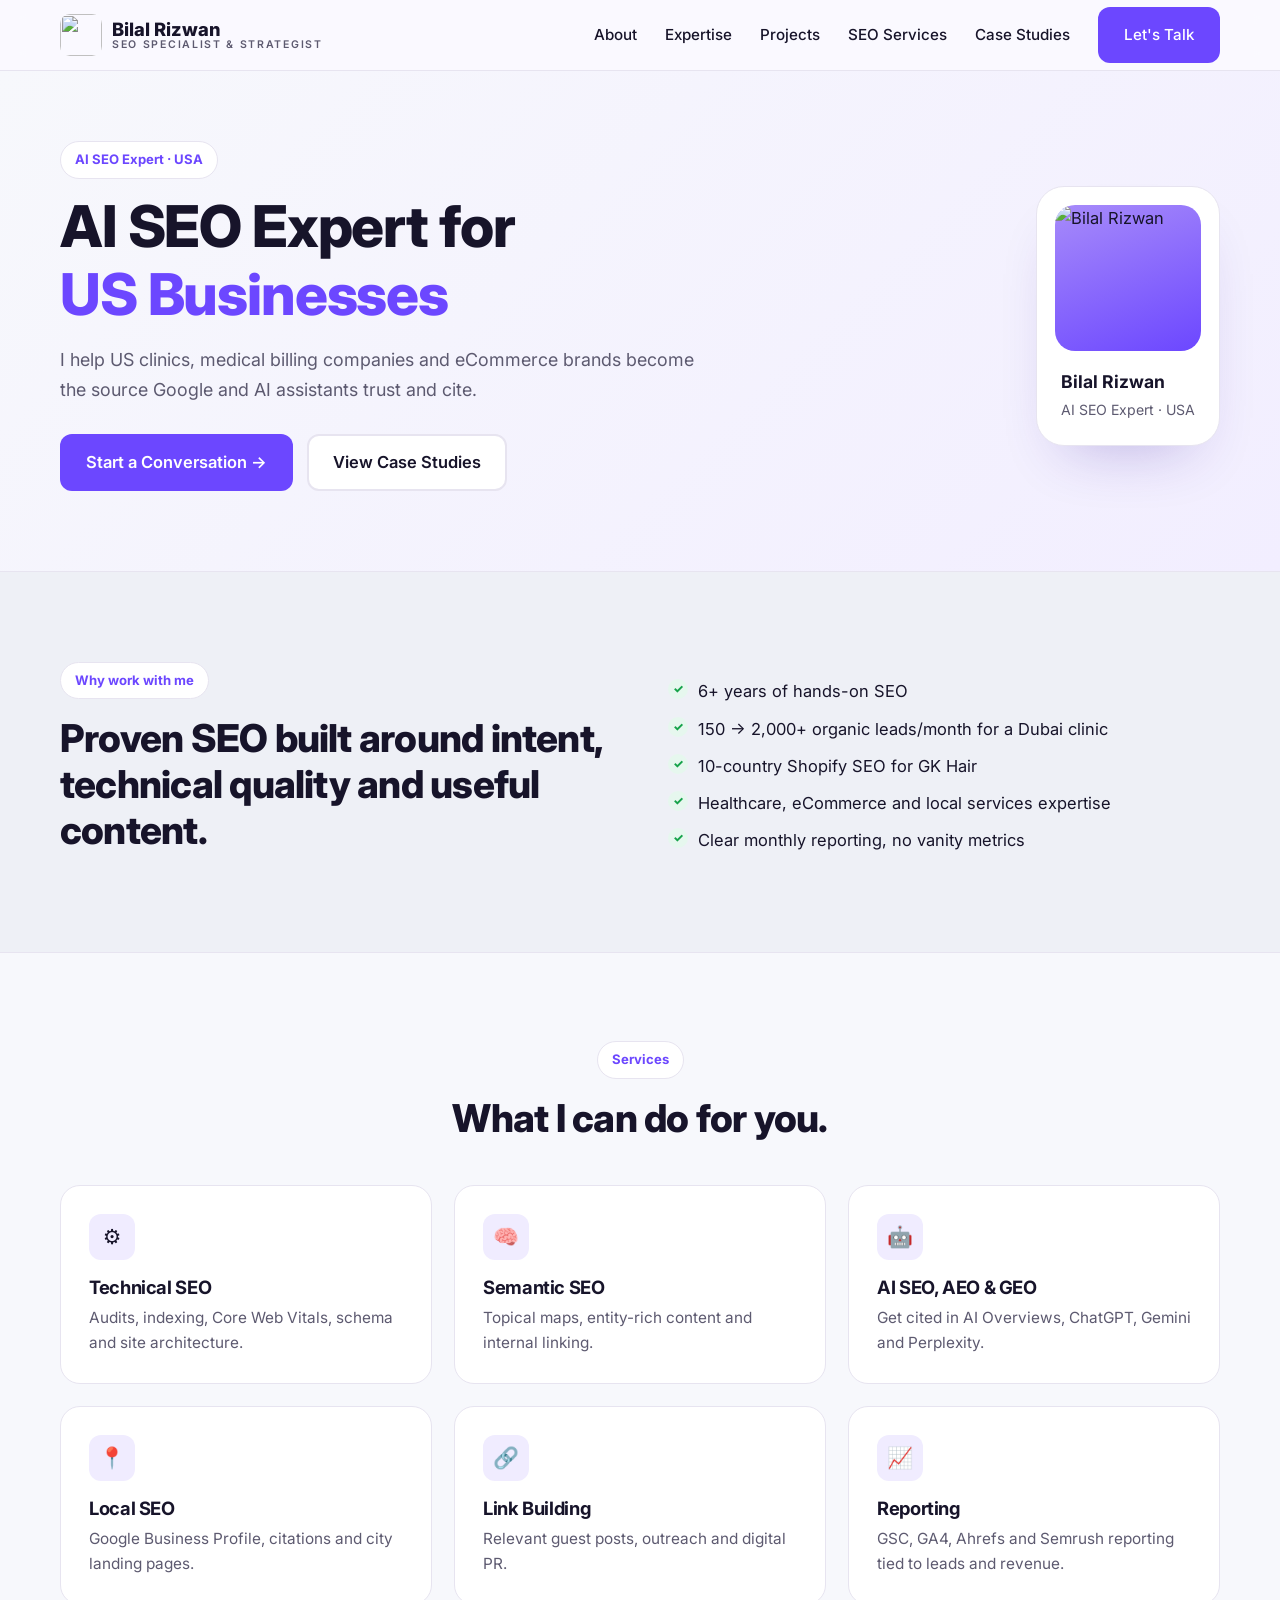
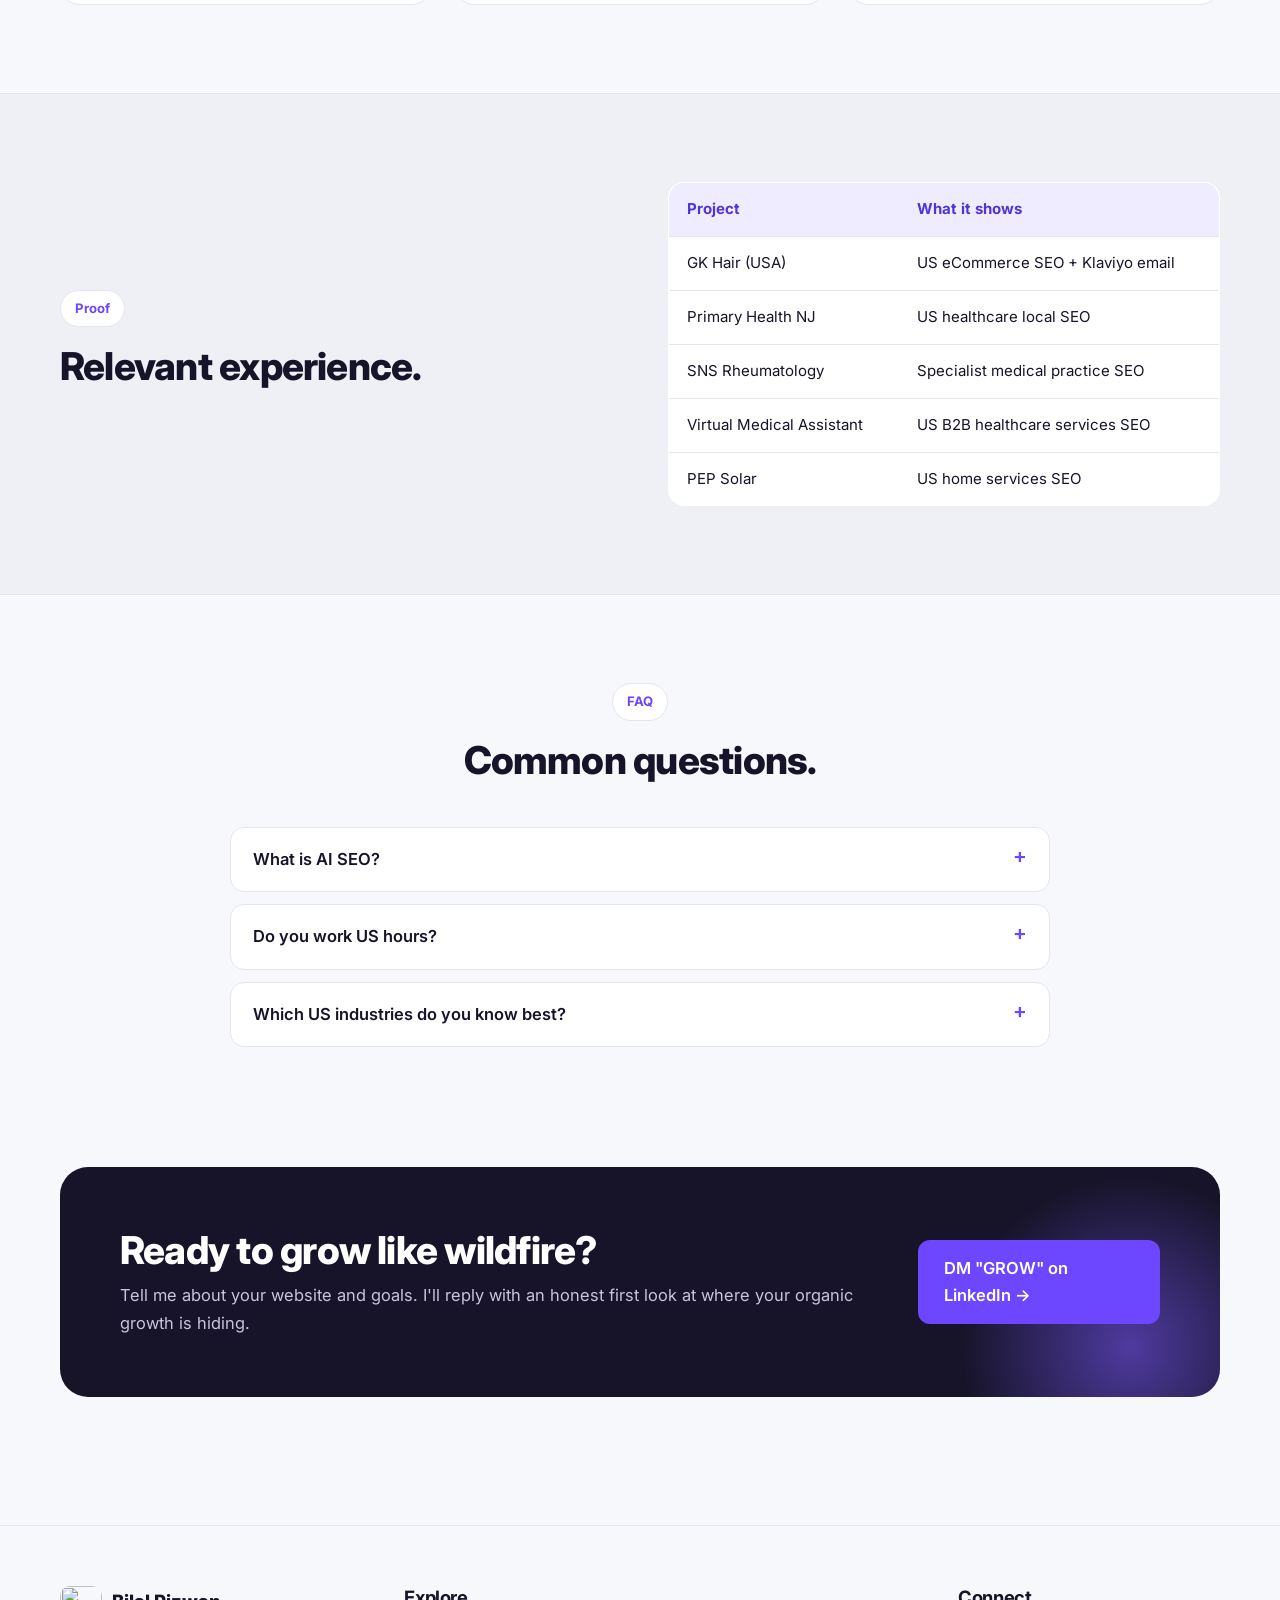
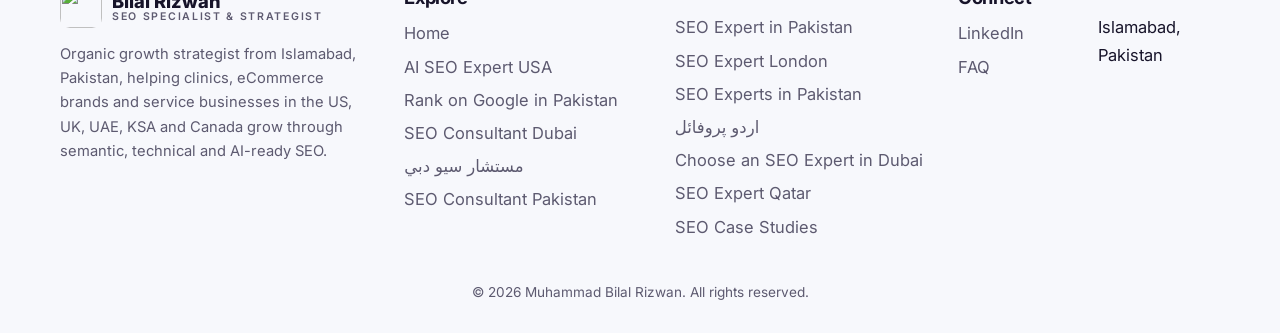
==== ai-seo-expert-usa.html @ 53d9a5dc "Launch portfolio site" ====
<!DOCTYPE html>
<html lang="en"><head><meta charset="utf-8"><meta name="viewport" content="width=device-width,initial-scale=1">
<title>AI SEO Expert for USA Businesses | Bilal Rizwan</title><meta name="description" content="Bilal Rizwan helps US businesses win visibility in Google and AI search (AI Overviews, ChatGPT, Perplexity) with semantic SEO, AEO and GEO.">
<link rel="canonical" href="https://bilal-rizwan-seo.github.io/ai-seo-expert-usa.html">
<meta property="og:title" content="AI SEO Expert for USA Businesses | Bilal Rizwan"><meta property="og:description" content="Bilal Rizwan helps US businesses win visibility in Google and AI search (AI Overviews, ChatGPT, Perplexity) with semantic SEO, AEO and GEO."><meta property="og:image" content="https://bilal-rizwan-seo.github.io/img/hero.jpg"><meta property="og:type" content="website">
<link rel="preconnect" href="https://fonts.googleapis.com"><link rel="preconnect" href="https://fonts.gstatic.com" crossorigin>
<link href="https://fonts.googleapis.com/css2?family=Inter:wght@400;500;600&family=Plus+Jakarta+Sans:wght@700;800&display=swap" rel="stylesheet">
<link rel="stylesheet" href="style.css">
<script type="application/ld+json">{"@context":"https://schema.org","@type":"Person","name":"Muhammad Bilal Rizwan","alternateName":"Bilal Rizwan","jobTitle":"SEO Specialist & Organic Growth Strategist","url":"https://bilal-rizwan-seo.github.io/","image":"https://bilal-rizwan-seo.github.io/img/hero.jpg","address":{"@type":"PostalAddress","addressLocality":"Islamabad","addressCountry":"PK"},"alumniOf":"Preston University","sameAs":["https://www.linkedin.com/in/bilalrizwanseo/"],"knowsAbout":["Semantic SEO","Technical SEO","Topical Authority","AEO","GEO","Local SEO","Google Ads","Email Marketing"]}</script>
<script type="application/ld+json">{"@context":"https://schema.org","@type":"FAQPage","mainEntity":[{"@type":"Question","name":"What is AI SEO?","acceptedAnswer":{"@type":"Answer","text":"Optimizing content and entities so AI systems like Google AI Overviews, ChatGPT and Perplexity understand, trust and cite your brand."}},{"@type":"Question","name":"Do you work US hours?","acceptedAnswer":{"@type":"Answer","text":"Yes, I overlap with US Eastern and Central business hours for calls and reporting."}},{"@type":"Question","name":"Which US industries do you know best?","acceptedAnswer":{"@type":"Answer","text":"Healthcare, medical billing and RCM, virtual medical assistants, eCommerce and home services."}}]}</script>
</head><body>
<header><nav class="wrap">
<a class="logo" href="index.html"><img src="img/hero.jpg" alt="" class="av"><span>Bilal Rizwan<small>SEO SPECIALIST &amp; STRATEGIST</small></span></a>
<button class="burger" aria-label="Menu" onclick="document.querySelector('.menu').classList.toggle('open')">☰</button>
<ul class="menu">
<li><a href="index.html#about">About</a></li>
<li><a href="index.html#expertise">Expertise</a></li>
<li><a href="index.html#projects">Projects</a></li>
<li><a href="seo-expert-in-pakistan.html">SEO Services</a></li>
<li><a href="seo-case-studies.html">Case Studies</a></li>
<li><a class="btn btn-p" href="https://www.linkedin.com/in/bilalrizwanseo/" target="_blank" rel="noopener">Let's Talk</a></li>
</ul></nav></header>

<section class="hero"><div class="wrap hero-grid">
<div class="reveal"><span class="eyebrow">AI SEO Expert · USA</span>
<h1>AI SEO Expert for <span class="hl">US Businesses</span></h1>
<p class="lead">I help US clinics, medical billing companies and eCommerce brands become the source Google and AI assistants trust and cite.</p>
<div class="cta"><a class="btn btn-p" href="https://www.linkedin.com/in/bilalrizwanseo/" target="_blank" rel="noopener">Start a Conversation →</a><a class="btn btn-o" href="seo-case-studies.html">View Case Studies</a></div></div>
<div class="hero-photo reveal"><img src="img/about.jpg" alt="Bilal Rizwan"><div class="pc"><b>Bilal Rizwan</b><span>AI SEO Expert · USA</span></div></div>
</div></section>
<section class="alt"><div class="wrap grid2"><div class="reveal"><span class="eyebrow">Why work with me</span><h2>Proven SEO built around intent, technical quality and useful content.</h2></div>
<div class="reveal"><ul class="checks"><li>6+ years of hands-on SEO</li><li>150 → 2,000+ organic leads/month for a Dubai clinic</li><li>10-country Shopify SEO for GK Hair</li><li>Healthcare, eCommerce and local services expertise</li><li>Clear monthly reporting, no vanity metrics</li></ul></div></div></section>
<section><div class="wrap"><div class="head c reveal"><span class="eyebrow">Services</span><h2>What I can do for you.</h2></div><div class="grid3"><div class="card reveal"><div class="ico">⚙️</div><h3>Technical SEO</h3><p>Audits, indexing, Core Web Vitals, schema and site architecture.</p></div><div class="card reveal"><div class="ico">🧠</div><h3>Semantic SEO</h3><p>Topical maps, entity-rich content and internal linking.</p></div><div class="card reveal"><div class="ico">🤖</div><h3>AI SEO, AEO & GEO</h3><p>Get cited in AI Overviews, ChatGPT, Gemini and Perplexity.</p></div><div class="card reveal"><div class="ico">📍</div><h3>Local SEO</h3><p>Google Business Profile, citations and city landing pages.</p></div><div class="card reveal"><div class="ico">🔗</div><h3>Link Building</h3><p>Relevant guest posts, outreach and digital PR.</p></div><div class="card reveal"><div class="ico">📈</div><h3>Reporting</h3><p>GSC, GA4, Ahrefs and Semrush reporting tied to leads and revenue.</p></div></div></div></section>
<section class="alt"><div class="wrap grid2"><div class="reveal"><span class="eyebrow">Proof</span><h2>Relevant experience.</h2></div>
<table class="reveal"><tr><th>Project</th><th>What it shows</th></tr><tr><td>GK Hair (USA)</td><td>US eCommerce SEO + Klaviyo email</td></tr><tr><td>Primary Health NJ</td><td>US healthcare local SEO</td></tr><tr><td>SNS Rheumatology</td><td>Specialist medical practice SEO</td></tr><tr><td>Virtual Medical Assistant</td><td>US B2B healthcare services SEO</td></tr><tr><td>PEP Solar</td><td>US home services SEO</td></tr></table></div></section>
<section><div class="wrap" style="max-width:820px"><div class="head c reveal"><span class="eyebrow">FAQ</span><h2>Common questions.</h2></div><div class="reveal"><details><summary>What is AI SEO?</summary><p>Optimizing content and entities so AI systems like Google AI Overviews, ChatGPT and Perplexity understand, trust and cite your brand.</p></details><details><summary>Do you work US hours?</summary><p>Yes, I overlap with US Eastern and Central business hours for calls and reporting.</p></details><details><summary>Which US industries do you know best?</summary><p>Healthcare, medical billing and RCM, virtual medical assistants, eCommerce and home services.</p></details></div></div></section>

<section style="padding-top:20px"><div class="wrap"><div class="band reveal">
<div><h2>Ready to grow like wildfire?</h2><p>Tell me about your website and goals. I'll reply with an honest first look at where your organic growth is hiding.</p></div>
<a class="btn btn-p" href="https://www.linkedin.com/in/bilalrizwanseo/" target="_blank" rel="noopener" style="position:relative;z-index:1">DM "GROW" on LinkedIn →</a>
</div></div></section>
<footer><div class="wrap"><div class="fgrid">
<div><a class="logo" href="index.html"><img src="img/hero.jpg" alt="" class="av"><span>Bilal Rizwan<small>SEO SPECIALIST &amp; STRATEGIST</small></span></a><p style="margin-top:14px">Organic growth strategist from Islamabad, Pakistan, helping clinics, eCommerce brands and service businesses in the US, UK, UAE, KSA and Canada grow through semantic, technical and AI-ready SEO.</p></div>
<div><h3>Explore</h3><ul><li><a href="index.html">Home</a></li><li><a href="ai-seo-expert-usa.html">AI SEO Expert USA</a></li><li><a href="how-to-rank-on-google-search-in-pakistan.html">Rank on Google in Pakistan</a></li><li><a href="seo-consultant-dubai-uae.html">SEO Consultant Dubai</a></li><li><a href="seo-consultant-dubai-uae-ar.html">مستشار سيو دبي</a></li><li><a href="seo-consultant-in-pakistan.html">SEO Consultant Pakistan</a></li><li><a href="seo-expert-in-pakistan.html">SEO Expert in Pakistan</a></li><li><a href="seo-expert-london.html">SEO Expert London</a></li><li><a href="seo-experts-in-pakistan.html">SEO Experts in Pakistan</a></li><li><a href="urdu-seo-profile.html">اردو پروفائل</a></li><li><a href="seo-expert-dubai-hiring-guide.html">Choose an SEO Expert in Dubai</a></li><li><a href="seo-expert-qatar.html">SEO Expert Qatar</a></li><li><a href="seo-case-studies.html">SEO Case Studies</a></li></ul></div>
<div><h3>Connect</h3><ul><li><a href="https://www.linkedin.com/in/bilalrizwanseo/" target="_blank" rel="noopener">LinkedIn</a></li><li><a href="index.html#faq">FAQ</a></li><li>Islamabad, Pakistan</li></ul></div>
</div><p class="copy">© 2026 Muhammad Bilal Rizwan. All rights reserved.</p></div></footer>
<div class="lb" onclick="this.style.display='none'"><img alt=""></div>
<script>
const io=new IntersectionObserver(e=>e.forEach(x=>{if(x.isIntersecting){x.target.classList.add('in');io.unobserve(x.target)}}),{threshold:.12});
document.querySelectorAll('.reveal').forEach(el=>io.observe(el));
document.querySelectorAll('[data-zoom]').forEach(i=>i.onclick=()=>{const l=document.querySelector('.lb');l.querySelector('img').src=i.src;l.style.display='grid'});
document.querySelectorAll('.menu a').forEach(a=>a.onclick=()=>document.querySelector('.menu').classList.remove('open'));
</script></body></html>
---- style.css ----
:root{--ink:#17142a;--muted:#5d5a70;--line:#e7e4f0;--bg:#f7f8fc;--card:#fff;--accent:#6c47ff;--accent-d:#5233d6;--soft:#f0ecff;--grad:linear-gradient(135deg,#6c47ff 0%,#9b6bff 100%)}
*{box-sizing:border-box;margin:0;padding:0}
html{scroll-behavior:smooth}
body{font-family:"Inter",system-ui,-apple-system,Segoe UI,Roboto,sans-serif;color:var(--ink);background:var(--bg);line-height:1.65;font-size:16.5px}
h1,h2,h3{font-family:"Inter",Arial,sans-serif;line-height:1.2;letter-spacing:-.02em}
h1{font-size:clamp(2.2rem,4.6vw,3.6rem);font-weight:800}
h2{font-size:clamp(1.7rem,3vw,2.4rem);font-weight:800;margin-bottom:.6rem}
h3{font-size:1.15rem;font-weight:700;margin-bottom:.4rem}
a{color:var(--accent);text-decoration:none}
img{max-width:100%;display:block}
.wrap{width:min(1160px,92%);margin:auto}
section{padding:88px 0}
.eyebrow{display:inline-block;font-size:.78rem;font-weight:700;letter-spacing:.14em;text-transform:uppercase;color:var(--accent);background:var(--soft);padding:6px 12px;border-radius:99px;margin-bottom:16px}
.lead{font-size:1.12rem;color:var(--muted);max-width:640px}
.hl{color:var(--accent)}
/* nav */
header{position:sticky;top:0;z-index:50;background:rgba(251,250,255,.85);backdrop-filter:blur(12px);border-bottom:1px solid var(--line)}
nav{display:flex;align-items:center;justify-content:space-between;height:70px}
.logo{font-weight:800;color:var(--ink);font-size:1.15rem;line-height:1.1}
.logo small{display:block;font-size:.66rem;letter-spacing:.16em;color:var(--muted);font-weight:600}
.menu{display:flex;gap:28px;align-items:center;list-style:none}
.menu a{color:var(--ink);font-weight:500;font-size:.95rem}
.menu a:hover{color:var(--accent)}
.btn{display:inline-flex;align-items:center;gap:8px;padding:13px 24px;border-radius:12px;font-weight:600;transition:.2s;border:2px solid transparent}
.btn-p{background:var(--accent);color:#fff!important}
.btn-p:hover{background:var(--accent-d);transform:translateY(-2px)}
.btn-o{border-color:var(--line);color:var(--ink)!important;background:#fff}
.btn-o:hover{border-color:var(--accent)}
.burger{display:none;background:none;border:0;font-size:1.6rem;cursor:pointer;color:var(--ink)}
/* hero */
.hero{padding:70px 0 80px;position:relative;overflow:hidden}
.hero:before{content:"";position:absolute;right:-180px;top:-160px;width:560px;height:560px;background:radial-gradient(circle,#e4dcff 0,transparent 65%);z-index:-1}
.hero-grid{display:grid;grid-template-columns:1.15fr .85fr;gap:56px;align-items:center}
.hero p.lead{margin:20px 0 30px}
.cta{display:flex;gap:14px;flex-wrap:wrap}
.hero-photo{position:relative}
.hero-photo img{border-radius:28px;aspect-ratio:4/5;object-fit:cover;width:100%;box-shadow:0 30px 60px -25px rgba(60,30,160,.35)}
.badge{position:absolute;background:#fff;border:1px solid var(--line);border-radius:16px;padding:12px 16px;box-shadow:0 14px 30px -14px rgba(23,20,42,.25);font-size:.85rem}
.badge b{display:block;font-size:1.35rem;color:var(--accent)}
.b1{left:-28px;bottom:60px}.b2{right:-18px;top:40px}
.stats{display:grid;grid-template-columns:repeat(4,1fr);gap:18px;margin-top:46px}
.stat{background:#fff;border:1px solid var(--line);border-radius:16px;padding:18px}
.stat b{font-size:1.7rem;display:block}
.stat span{color:var(--muted);font-size:.88rem}
/* generic */
.grid2{display:grid;grid-template-columns:1fr 1fr;gap:56px;align-items:center}
.grid3{display:grid;grid-template-columns:repeat(3,1fr);gap:22px}
.card{background:var(--card);border:1px solid var(--line);border-radius:20px;padding:28px;transition:.25s}
.card:hover{transform:translateY(-4px);border-color:#cfc3ff;box-shadow:0 20px 40px -24px rgba(80,50,200,.3)}
.card p{color:var(--muted);font-size:.96rem}
.ico{width:46px;height:46px;border-radius:12px;background:var(--soft);display:grid;place-items:center;font-size:1.3rem;margin-bottom:16px}
.head{margin-bottom:44px}
.head.c{text-align:center}.head.c .lead{margin:auto}
.alt{background:#fff;border-top:1px solid var(--line);border-bottom:1px solid var(--line)}
.about-img img{border-radius:24px;aspect-ratio:4/5;object-fit:cover}
.checks{list-style:none;margin-top:18px}
.checks li{padding-left:30px;position:relative;margin:10px 0}
.checks li:before{content:"✓";position:absolute;left:0;top:1px;width:20px;height:20px;border-radius:50%;background:var(--soft);color:var(--accent);font-size:.75rem;display:grid;place-items:center;font-weight:800}
.steps{counter-reset:s}
.steps .card{position:relative}
.steps .card:before{counter-increment:s;content:"0" counter(s);font-weight:800;font-size:2rem;color:#dcd3ff;display:block;margin-bottom:6px}
/* timeline */
.tl{border-left:2px solid var(--line);margin-left:8px}
.tl-item{position:relative;padding:0 0 30px 30px}
.tl-item:before{content:"";position:absolute;left:-8px;top:6px;width:14px;height:14px;border-radius:50%;background:var(--accent);box-shadow:0 0 0 5px var(--soft)}
.tl-item small{color:var(--accent);font-weight:700}
.tl-item p{color:var(--muted)}
/* projects */
.chips{display:flex;flex-wrap:wrap;gap:10px}
.chip{background:#fff;border:1px solid var(--line);border-radius:99px;padding:8px 14px;font-size:.88rem}
.chip i{font-style:normal;color:var(--muted);font-size:.78rem;margin-left:4px}
.case{display:grid;grid-template-columns:1fr 1.1fr;gap:40px;align-items:center;margin-bottom:70px}
.case:nth-child(even) .case-media{order:-1}
.case-media{display:grid;gap:14px}
.case-media img{border-radius:14px;border:1px solid var(--line);background:#fff}
.meta{display:flex;gap:12px;flex-wrap:wrap;margin:16px 0}
.meta div{background:var(--soft);border-radius:12px;padding:10px 14px;font-size:.85rem}
.meta b{display:block;color:var(--accent-d)}
.certs img{border-radius:14px;border:1px solid var(--line);cursor:zoom-in}
/* faq */
details{background:#fff;border:1px solid var(--line);border-radius:14px;padding:18px 22px;margin-bottom:12px}
summary{font-weight:600;cursor:pointer;list-style:none;display:flex;justify-content:space-between}
summary:after{content:"+";color:var(--accent);font-size:1.3rem;line-height:1}
details[open] summary:after{content:"–"}
details p{color:var(--muted);margin-top:10px}
/* table */
table{width:100%;border-collapse:collapse;background:#fff;border-radius:16px;overflow:hidden;border:1px solid var(--line)}
th,td{padding:14px 18px;text-align:left;border-bottom:1px solid var(--line);font-size:.94rem}
th{background:var(--soft);color:var(--accent-d)}
/* cta band */
.band{background:var(--ink);color:#fff;border-radius:28px;padding:60px;display:flex;justify-content:space-between;align-items:center;gap:30px;position:relative;overflow:hidden}
.band:after{content:"";position:absolute;right:-80px;bottom:-120px;width:340px;height:340px;background:radial-gradient(circle,rgba(124,90,255,.55),transparent 70%)}
.band p{color:#c9c4dc}
footer{padding:60px 0 30px;border-top:1px solid var(--line);margin-top:40px}
.fgrid{display:grid;grid-template-columns:1.4fr 1fr 1fr;gap:30px}
footer ul{list-style:none}footer li{margin:6px 0}footer li a{color:var(--muted)}
footer p{color:var(--muted);font-size:.92rem}
.copy{text-align:center;color:var(--muted);font-size:.85rem;margin-top:40px}
.lb{position:fixed;inset:0;background:rgba(10,8,20,.85);display:none;place-items:center;z-index:99;padding:30px;cursor:zoom-out}
.lb img{max-height:90vh;border-radius:10px}
.reveal{opacity:0;transform:translateY(24px);transition:.7s}
.reveal.in{opacity:1;transform:none}
@media(max-width:900px){
.hero-grid,.grid2,.case{grid-template-columns:1fr}.case:nth-child(even) .case-media{order:0}
.grid3{grid-template-columns:1fr 1fr}.stats{grid-template-columns:1fr 1fr}
.menu{display:none;position:absolute;top:70px;left:0;right:0;background:#fff;flex-direction:column;padding:20px;border-bottom:1px solid var(--line)}
.menu.open{display:flex}.burger{display:block}
.band{flex-direction:column;text-align:center;padding:40px 24px}.fgrid{grid-template-columns:1fr}
.b1{left:10px}.b2{right:10px}}
@media(max-width:600px){.grid3{grid-template-columns:1fr}section{padding:64px 0}table{font-size:.8rem}th,td{padding:10px}}

.logo{display:flex;align-items:center;gap:10px}.av{width:42px;height:42px;border-radius:10px;object-fit:cover;object-position:top}
.eyebrow{background:#fff;border:1px solid var(--line);text-transform:none;letter-spacing:0;font-size:.82rem;padding:7px 14px}
.hero{background:linear-gradient(135deg,#f7f8fc 0%,#f2eeff 100%)}
.hero h1{line-height:1.08}.hero h1 .hl{display:block;margin-top:6px}
.hero-photo{background:#fff;border:1px solid var(--line);border-radius:28px;padding:18px;box-shadow:0 30px 60px -30px rgba(60,30,160,.3);max-width:420px;justify-self:end}
.hero-photo img{border-radius:20px;box-shadow:none;aspect-ratio:1/1;object-position:top;background:linear-gradient(160deg,#a78bfa,#6c47ff)}
.pc{padding:16px 6px 4px}.pc b{display:block;font-size:1.1rem}.pc span{color:var(--muted);font-size:.88rem}
.alt{background:#eef0f6}
.checks li:before{background:#e6f7ee;color:#16a34a}
footer .fgrid{grid-template-columns:1.2fr 2fr 1fr}footer .fgrid ul{columns:2}
[dir=rtl] .checks li{padding-left:0;padding-right:30px}[dir=rtl] .checks li:before{left:auto;right:0}[dir=rtl] th,[dir=rtl] td{text-align:right}
@media(max-width:900px){footer .fgrid{grid-template-columns:1fr}}
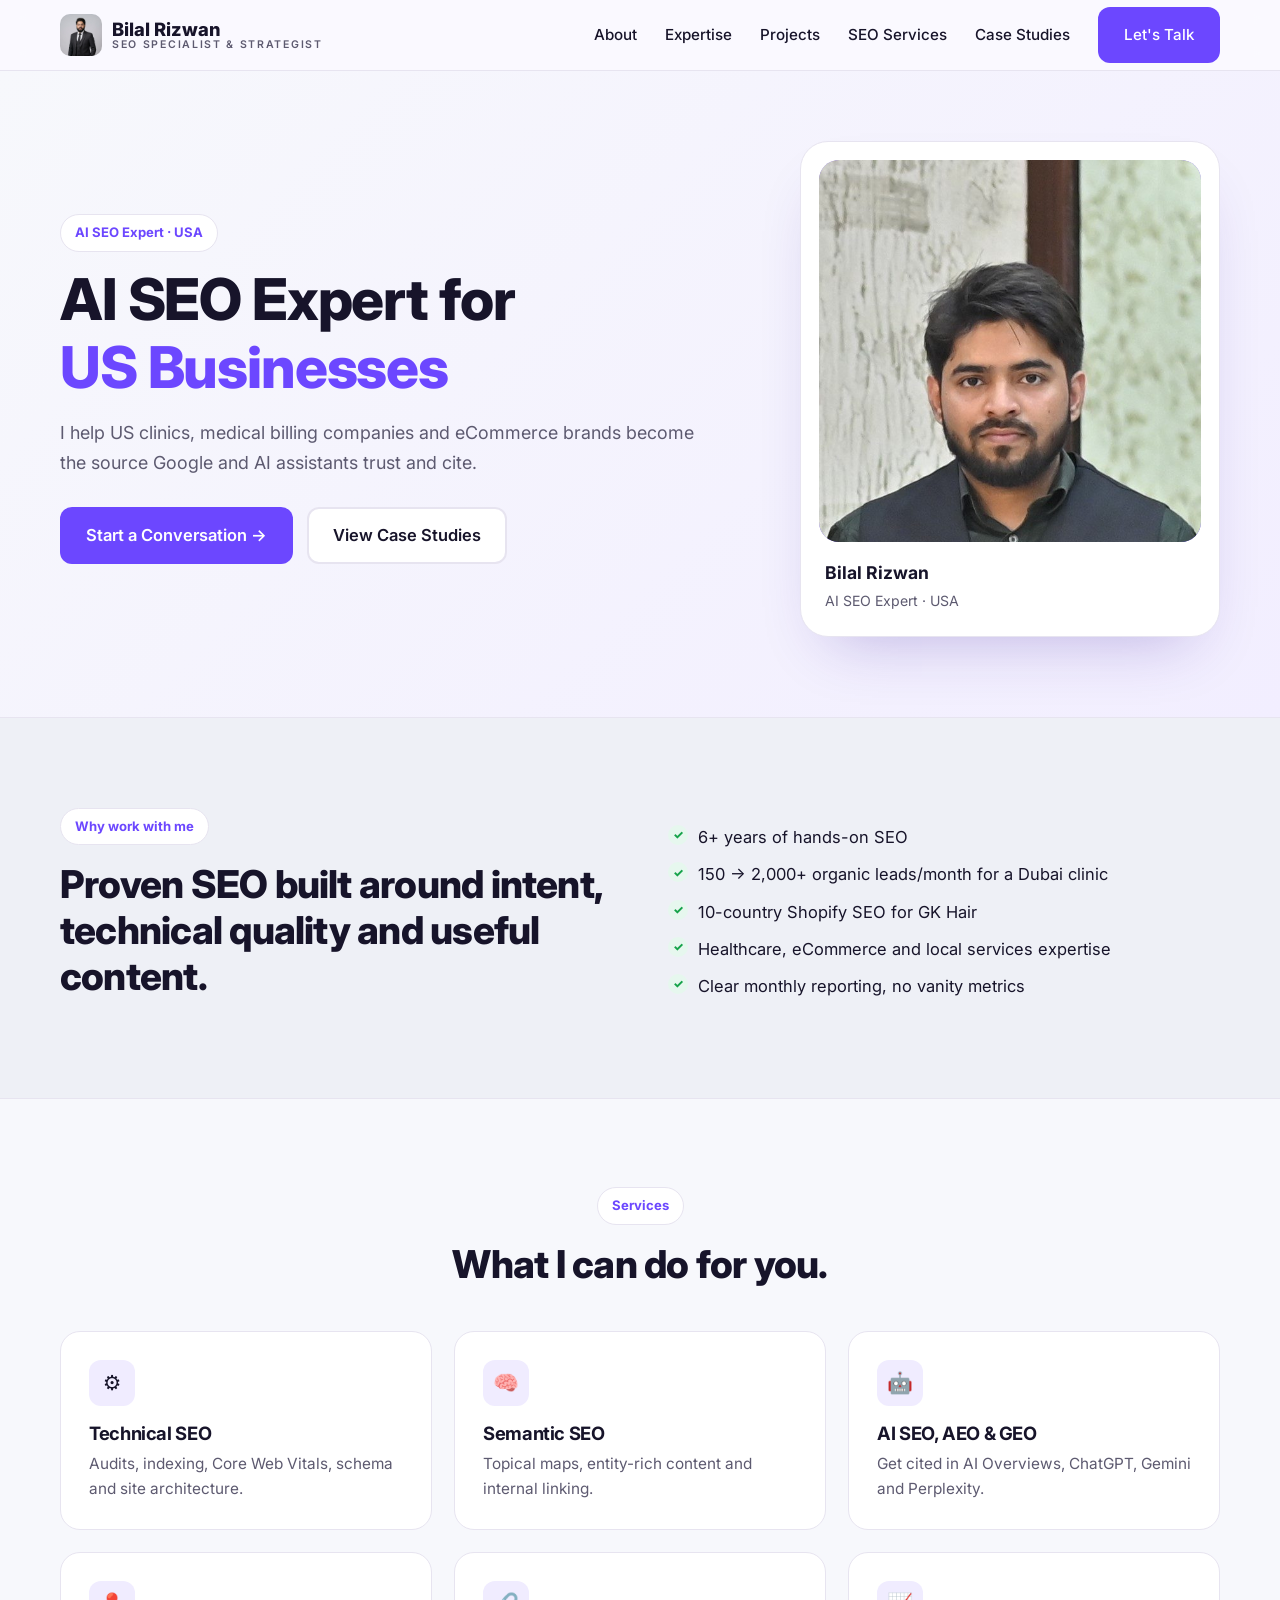
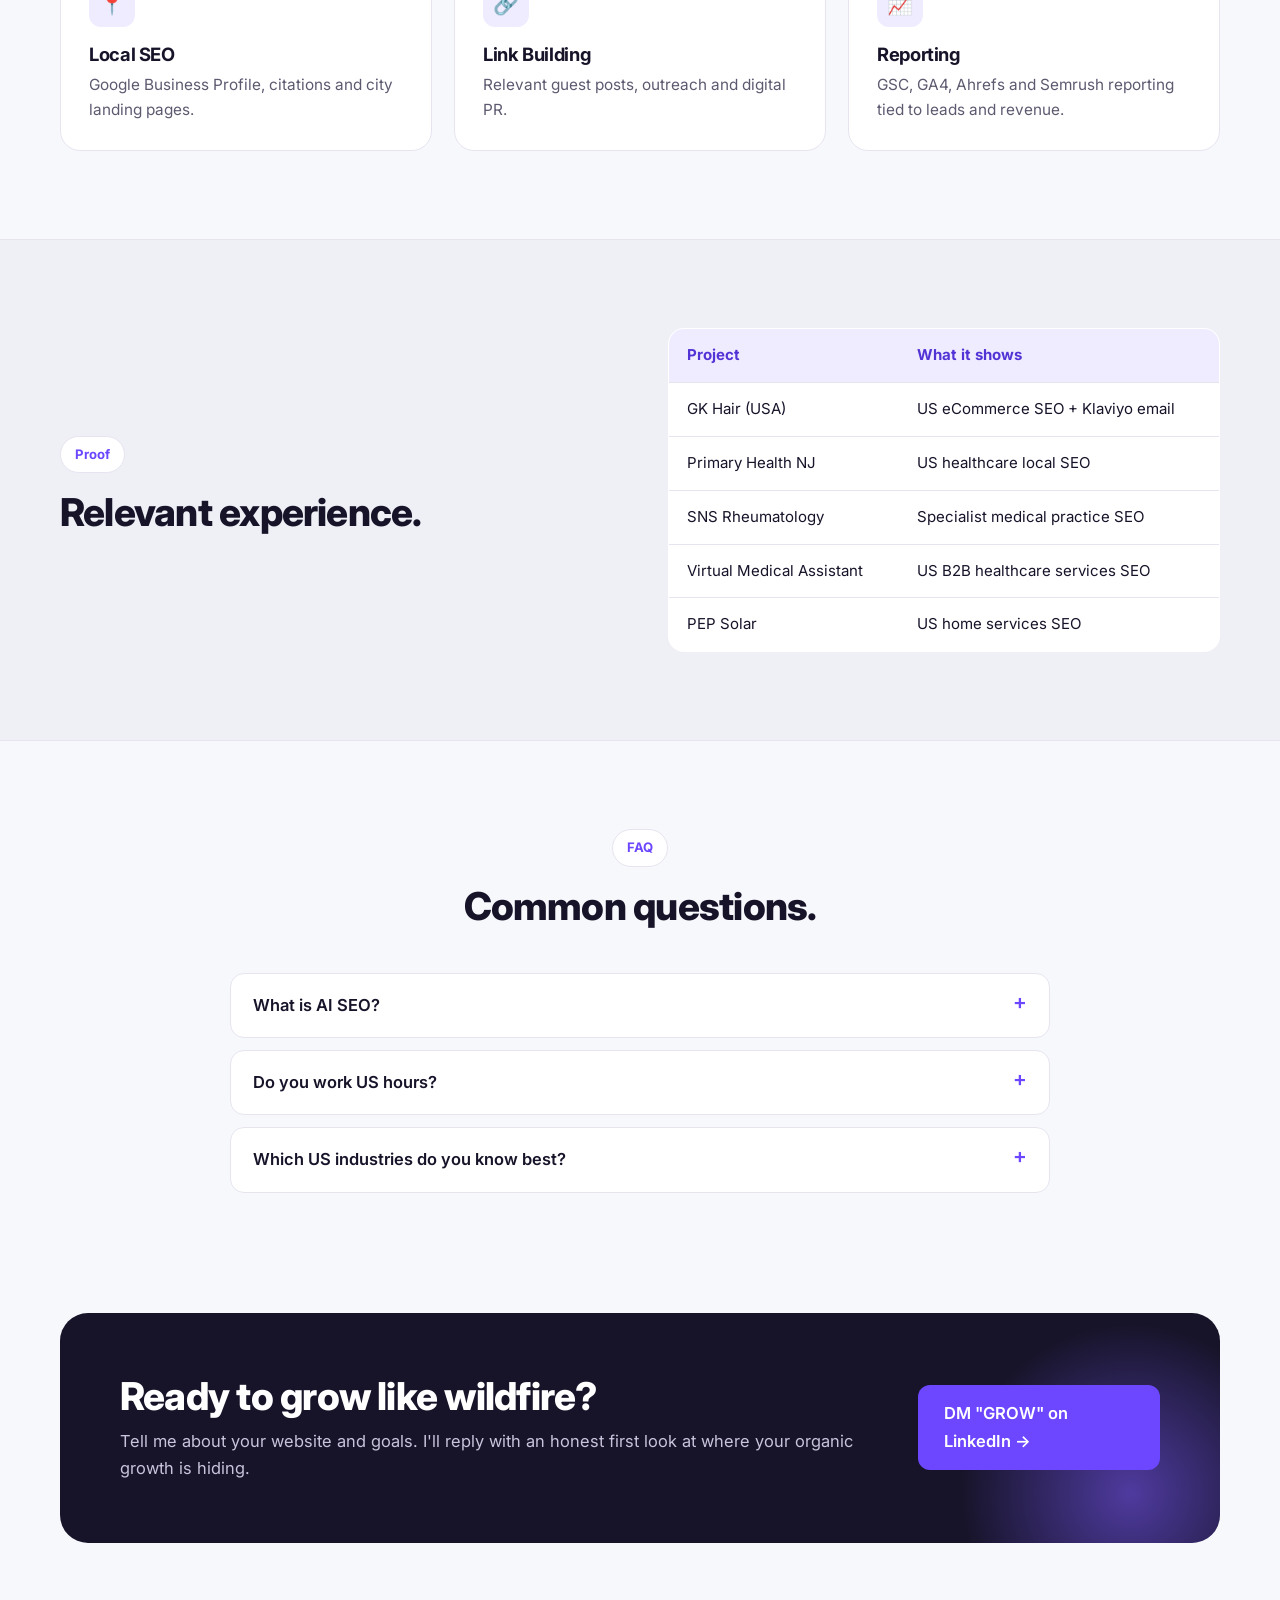
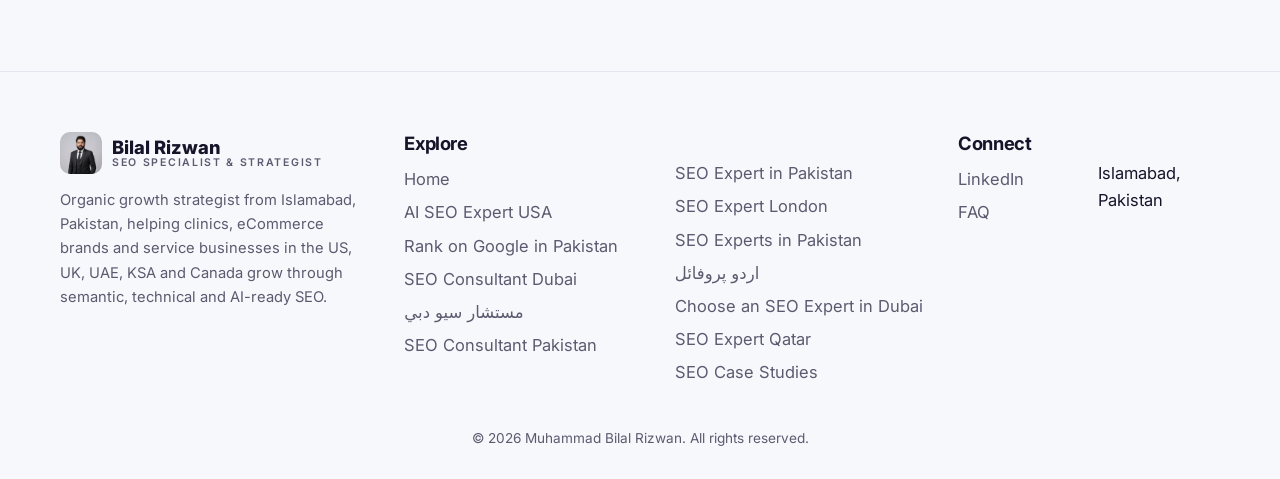
==== commit 33a1a117: "Add favicon" ====
--- a/ai-seo-expert-usa.html
+++ b/ai-seo-expert-usa.html
@@ -2,15 +2,15 @@
 <html lang="en"><head><meta charset="utf-8"><meta name="viewport" content="width=device-width,initial-scale=1">
 <title>AI SEO Expert for USA Businesses | Bilal Rizwan</title><meta name="description" content="Bilal Rizwan helps US businesses win visibility in Google and AI search (AI Overviews, ChatGPT, Perplexity) with semantic SEO, AEO and GEO.">
 <link rel="canonical" href="https://bilal-rizwan-seo.github.io/ai-seo-expert-usa.html">
-<meta property="og:title" content="AI SEO Expert for USA Businesses | Bilal Rizwan"><meta property="og:description" content="Bilal Rizwan helps US businesses win visibility in Google and AI search (AI Overviews, ChatGPT, Perplexity) with semantic SEO, AEO and GEO."><meta property="og:image" content="https://bilal-rizwan-seo.github.io/img/hero.jpg"><meta property="og:type" content="website">
+<meta property="og:title" content="AI SEO Expert for USA Businesses | Bilal Rizwan"><meta property="og:description" content="Bilal Rizwan helps US businesses win visibility in Google and AI search (AI Overviews, ChatGPT, Perplexity) with semantic SEO, AEO and GEO."><meta property="og:image" content="https://bilal-rizwan-seo.github.io/img/bilal-rizwan-seo-specialist-portrait.jpg"><meta property="og:type" content="website">
 <link rel="preconnect" href="https://fonts.googleapis.com"><link rel="preconnect" href="https://fonts.gstatic.com" crossorigin>
 <link href="https://fonts.googleapis.com/css2?family=Inter:wght@400;500;600&family=Plus+Jakarta+Sans:wght@700;800&display=swap" rel="stylesheet">
-<link rel="stylesheet" href="style.css">
-<script type="application/ld+json">{"@context":"https://schema.org","@type":"Person","name":"Muhammad Bilal Rizwan","alternateName":"Bilal Rizwan","jobTitle":"SEO Specialist & Organic Growth Strategist","url":"https://bilal-rizwan-seo.github.io/","image":"https://bilal-rizwan-seo.github.io/img/hero.jpg","address":{"@type":"PostalAddress","addressLocality":"Islamabad","addressCountry":"PK"},"alumniOf":"Preston University","sameAs":["https://www.linkedin.com/in/bilalrizwanseo/"],"knowsAbout":["Semantic SEO","Technical SEO","Topical Authority","AEO","GEO","Local SEO","Google Ads","Email Marketing"]}</script>
+<link rel="icon" href="/favicon.ico" sizes="48x48"><link rel="icon" href="/favicon.svg" type="image/svg+xml"><link rel="icon" href="/favicon-32x32.png" type="image/png" sizes="32x32"><link rel="apple-touch-icon" href="/apple-touch-icon.png"><link rel="stylesheet" href="style.css">
+<script type="application/ld+json">{"@context":"https://schema.org","@type":"Person","name":"Muhammad Bilal Rizwan","alternateName":"Bilal Rizwan","jobTitle":"SEO Specialist & Organic Growth Strategist","url":"https://bilal-rizwan-seo.github.io/","image":"https://bilal-rizwan-seo.github.io/img/bilal-rizwan-seo-specialist-portrait.jpg","address":{"@type":"PostalAddress","addressLocality":"Islamabad","addressCountry":"PK"},"alumniOf":"Preston University","sameAs":["https://www.linkedin.com/in/bilalrizwanseo/"],"knowsAbout":["Semantic SEO","Technical SEO","Topical Authority","AEO","GEO","Local SEO","Google Ads","Email Marketing"]}</script>
 <script type="application/ld+json">{"@context":"https://schema.org","@type":"FAQPage","mainEntity":[{"@type":"Question","name":"What is AI SEO?","acceptedAnswer":{"@type":"Answer","text":"Optimizing content and entities so AI systems like Google AI Overviews, ChatGPT and Perplexity understand, trust and cite your brand."}},{"@type":"Question","name":"Do you work US hours?","acceptedAnswer":{"@type":"Answer","text":"Yes, I overlap with US Eastern and Central business hours for calls and reporting."}},{"@type":"Question","name":"Which US industries do you know best?","acceptedAnswer":{"@type":"Answer","text":"Healthcare, medical billing and RCM, virtual medical assistants, eCommerce and home services."}}]}</script>
 </head><body>
 <header><nav class="wrap">
-<a class="logo" href="index.html"><img src="img/hero.jpg" alt="" class="av"><span>Bilal Rizwan<small>SEO SPECIALIST &amp; STRATEGIST</small></span></a>
+<a class="logo" href="index.html"><img src="img/bilal-rizwan-seo-specialist-portrait.jpg" alt="" class="av"><span>Bilal Rizwan<small>SEO SPECIALIST &amp; STRATEGIST</small></span></a>
 <button class="burger" aria-label="Menu" onclick="document.querySelector('.menu').classList.toggle('open')">☰</button>
 <ul class="menu">
 <li><a href="index.html#about">About</a></li>
@@ -26,7 +26,7 @@
 <h1>AI SEO Expert for <span class="hl">US Businesses</span></h1>
 <p class="lead">I help US clinics, medical billing companies and eCommerce brands become the source Google and AI assistants trust and cite.</p>
 <div class="cta"><a class="btn btn-p" href="https://www.linkedin.com/in/bilalrizwanseo/" target="_blank" rel="noopener">Start a Conversation →</a><a class="btn btn-o" href="seo-case-studies.html">View Case Studies</a></div></div>
-<div class="hero-photo reveal"><img src="img/about.jpg" alt="Bilal Rizwan"><div class="pc"><b>Bilal Rizwan</b><span>AI SEO Expert · USA</span></div></div>
+<div class="hero-photo reveal"><img src="img/bilal-rizwan-seo-expert-pakistan.jpg" alt="Bilal Rizwan"><div class="pc"><b>Bilal Rizwan</b><span>AI SEO Expert · USA</span></div></div>
 </div></section>
 <section class="alt"><div class="wrap grid2"><div class="reveal"><span class="eyebrow">Why work with me</span><h2>Proven SEO built around intent, technical quality and useful content.</h2></div>
 <div class="reveal"><ul class="checks"><li>6+ years of hands-on SEO</li><li>150 → 2,000+ organic leads/month for a Dubai clinic</li><li>10-country Shopify SEO for GK Hair</li><li>Healthcare, eCommerce and local services expertise</li><li>Clear monthly reporting, no vanity metrics</li></ul></div></div></section>
@@ -40,7 +40,7 @@
 <a class="btn btn-p" href="https://www.linkedin.com/in/bilalrizwanseo/" target="_blank" rel="noopener" style="position:relative;z-index:1">DM "GROW" on LinkedIn →</a>
 </div></div></section>
 <footer><div class="wrap"><div class="fgrid">
-<div><a class="logo" href="index.html"><img src="img/hero.jpg" alt="" class="av"><span>Bilal Rizwan<small>SEO SPECIALIST &amp; STRATEGIST</small></span></a><p style="margin-top:14px">Organic growth strategist from Islamabad, Pakistan, helping clinics, eCommerce brands and service businesses in the US, UK, UAE, KSA and Canada grow through semantic, technical and AI-ready SEO.</p></div>
+<div><a class="logo" href="index.html"><img src="img/bilal-rizwan-seo-specialist-portrait.jpg" alt="" class="av"><span>Bilal Rizwan<small>SEO SPECIALIST &amp; STRATEGIST</small></span></a><p style="margin-top:14px">Organic growth strategist from Islamabad, Pakistan, helping clinics, eCommerce brands and service businesses in the US, UK, UAE, KSA and Canada grow through semantic, technical and AI-ready SEO.</p></div>
 <div><h3>Explore</h3><ul><li><a href="index.html">Home</a></li><li><a href="ai-seo-expert-usa.html">AI SEO Expert USA</a></li><li><a href="how-to-rank-on-google-search-in-pakistan.html">Rank on Google in Pakistan</a></li><li><a href="seo-consultant-dubai-uae.html">SEO Consultant Dubai</a></li><li><a href="seo-consultant-dubai-uae-ar.html">مستشار سيو دبي</a></li><li><a href="seo-consultant-in-pakistan.html">SEO Consultant Pakistan</a></li><li><a href="seo-expert-in-pakistan.html">SEO Expert in Pakistan</a></li><li><a href="seo-expert-london.html">SEO Expert London</a></li><li><a href="seo-experts-in-pakistan.html">SEO Experts in Pakistan</a></li><li><a href="urdu-seo-profile.html">اردو پروفائل</a></li><li><a href="seo-expert-dubai-hiring-guide.html">Choose an SEO Expert in Dubai</a></li><li><a href="seo-expert-qatar.html">SEO Expert Qatar</a></li><li><a href="seo-case-studies.html">SEO Case Studies</a></li></ul></div>
 <div><h3>Connect</h3><ul><li><a href="https://www.linkedin.com/in/bilalrizwanseo/" target="_blank" rel="noopener">LinkedIn</a></li><li><a href="index.html#faq">FAQ</a></li><li>Islamabad, Pakistan</li></ul></div>
 </div><p class="copy">© 2026 Muhammad Bilal Rizwan. All rights reserved.</p></div></footer>
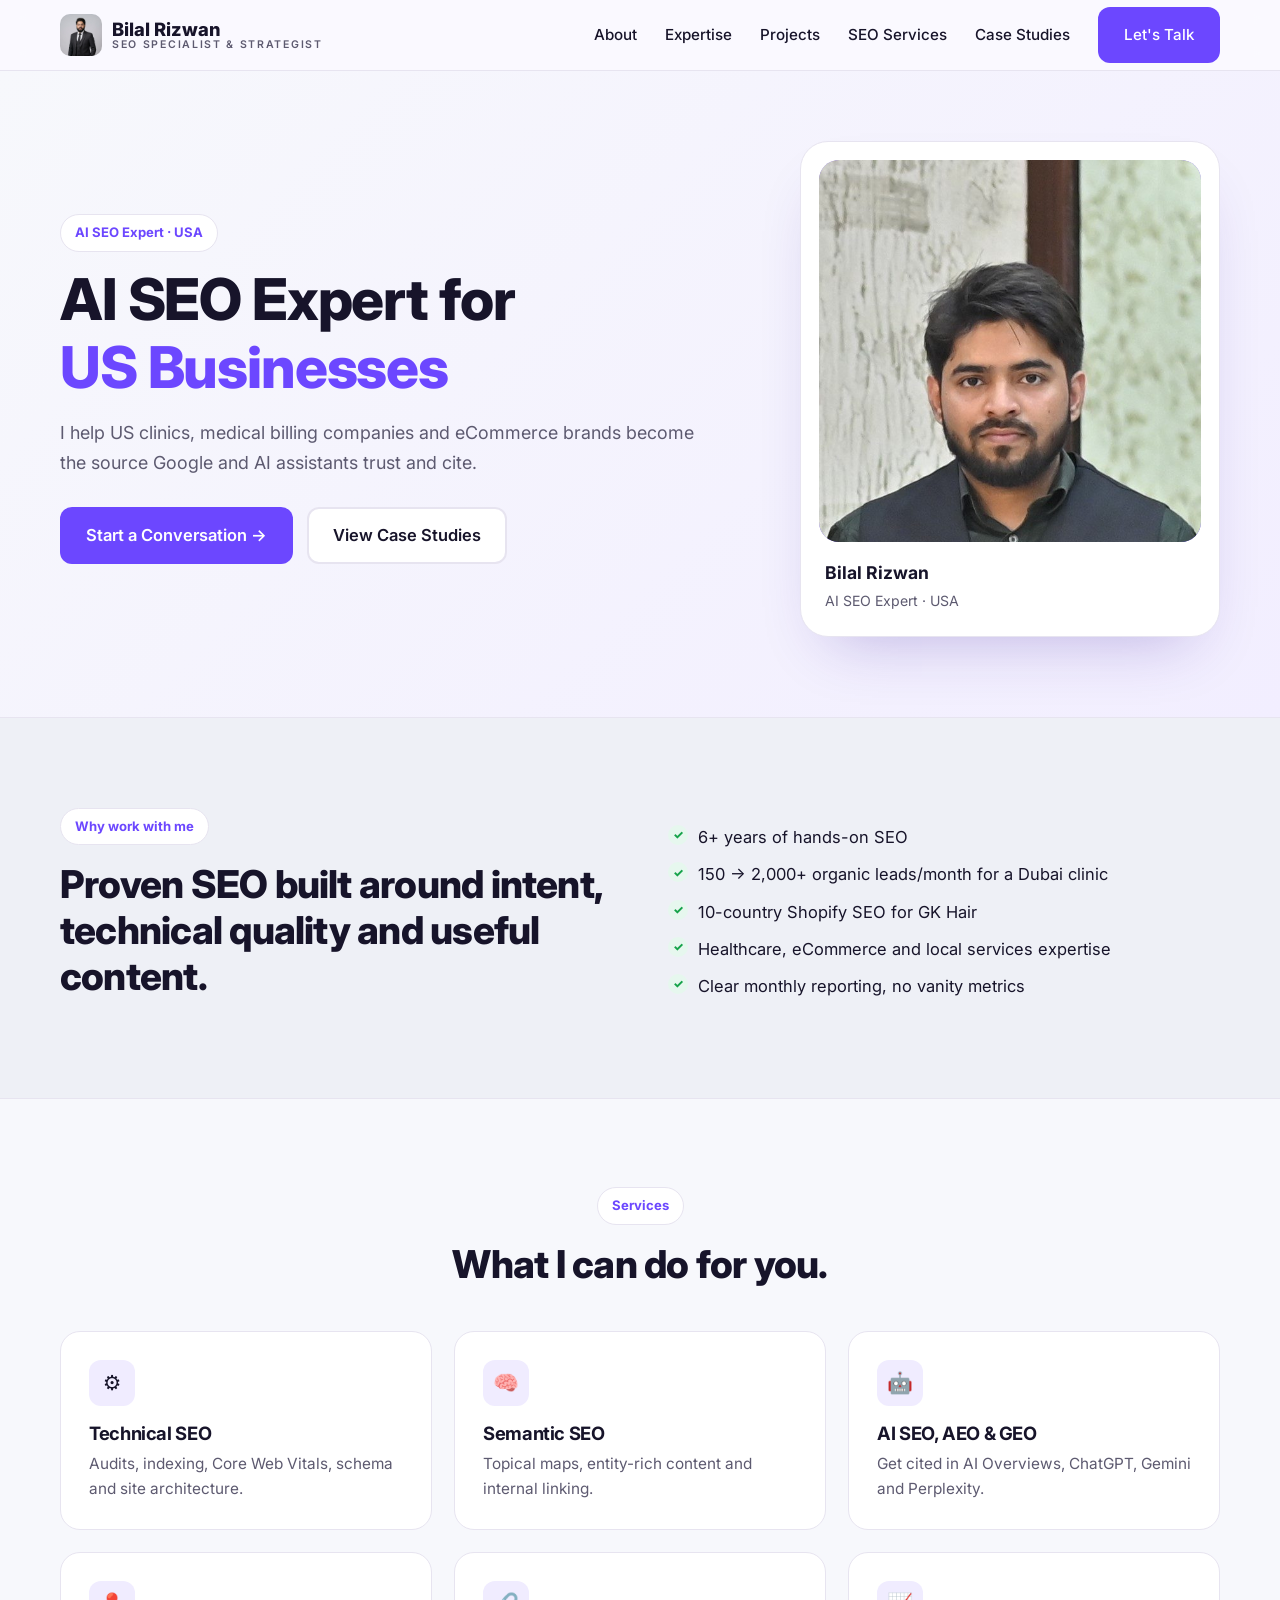
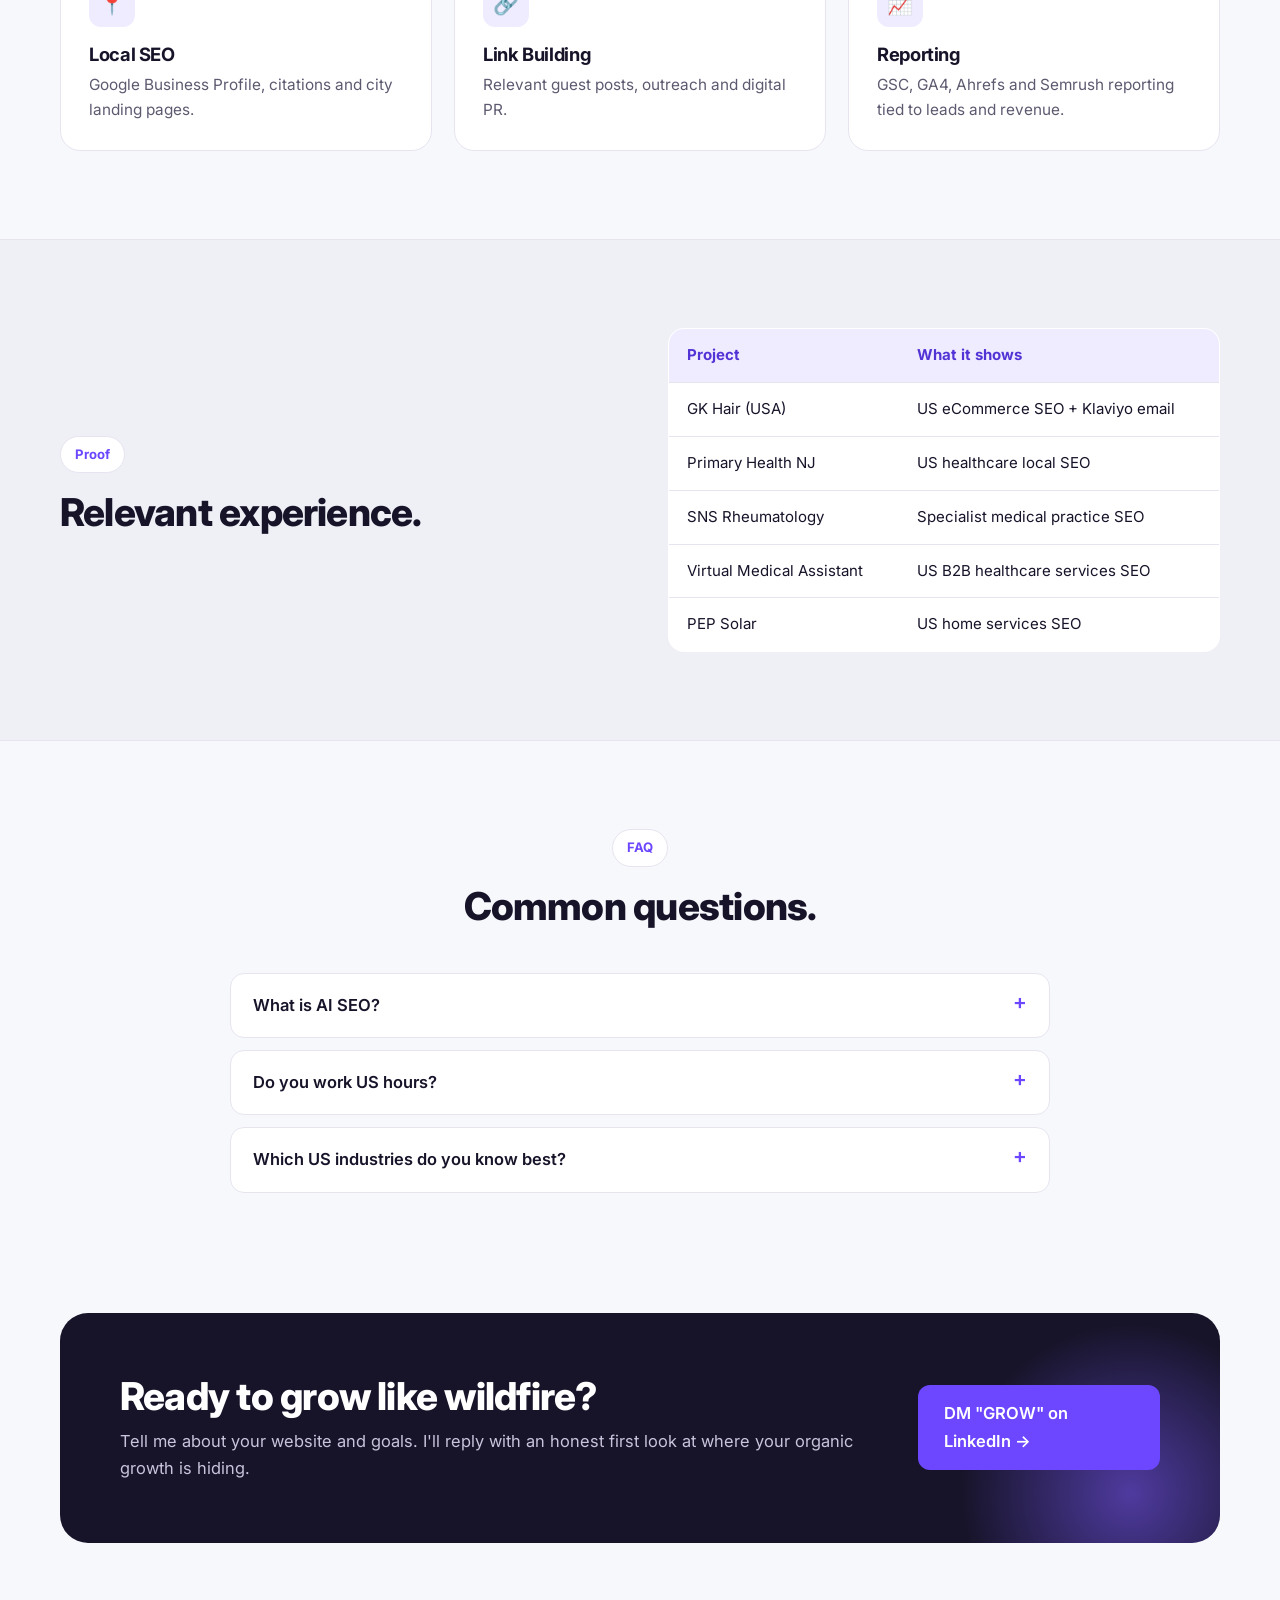
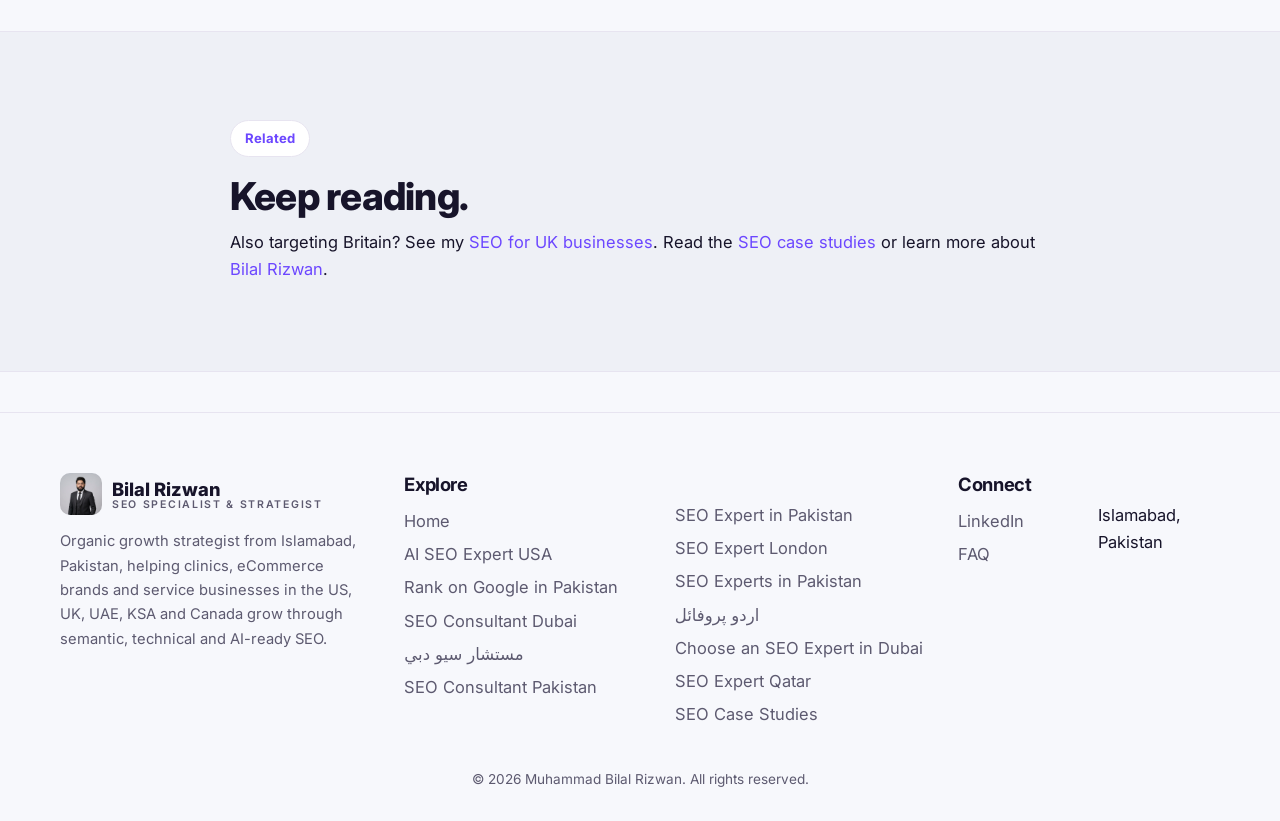
==== commit 14bd30f5: "Add internal links: ai-seo-expert-usa.html" ====
--- a/ai-seo-expert-usa.html
+++ b/ai-seo-expert-usa.html
@@ -39,6 +39,7 @@
 <div><h2>Ready to grow like wildfire?</h2><p>Tell me about your website and goals. I'll reply with an honest first look at where your organic growth is hiding.</p></div>
 <a class="btn btn-p" href="https://www.linkedin.com/in/bilalrizwanseo/" target="_blank" rel="noopener" style="position:relative;z-index:1">DM "GROW" on LinkedIn →</a>
 </div></div></section>
+<section class="alt"><div class="wrap" style="max-width:820px"><span class="eyebrow">Related</span><h2>Keep reading.</h2><p>Also targeting Britain? See my <a href="seo-expert-london.html">SEO for UK businesses</a>. Read the <a href="seo-case-studies.html">SEO case studies</a> or learn more about <a href="/">Bilal Rizwan</a>.</p></div></section>
 <footer><div class="wrap"><div class="fgrid">
 <div><a class="logo" href="index.html"><img src="img/bilal-rizwan-seo-specialist-portrait.jpg" alt="" class="av"><span>Bilal Rizwan<small>SEO SPECIALIST &amp; STRATEGIST</small></span></a><p style="margin-top:14px">Organic growth strategist from Islamabad, Pakistan, helping clinics, eCommerce brands and service businesses in the US, UK, UAE, KSA and Canada grow through semantic, technical and AI-ready SEO.</p></div>
 <div><h3>Explore</h3><ul><li><a href="index.html">Home</a></li><li><a href="ai-seo-expert-usa.html">AI SEO Expert USA</a></li><li><a href="how-to-rank-on-google-search-in-pakistan.html">Rank on Google in Pakistan</a></li><li><a href="seo-consultant-dubai-uae.html">SEO Consultant Dubai</a></li><li><a href="seo-consultant-dubai-uae-ar.html">مستشار سيو دبي</a></li><li><a href="seo-consultant-in-pakistan.html">SEO Consultant Pakistan</a></li><li><a href="seo-expert-in-pakistan.html">SEO Expert in Pakistan</a></li><li><a href="seo-expert-london.html">SEO Expert London</a></li><li><a href="seo-experts-in-pakistan.html">SEO Experts in Pakistan</a></li><li><a href="urdu-seo-profile.html">اردو پروفائل</a></li><li><a href="seo-expert-dubai-hiring-guide.html">Choose an SEO Expert in Dubai</a></li><li><a href="seo-expert-qatar.html">SEO Expert Qatar</a></li><li><a href="seo-case-studies.html">SEO Case Studies</a></li></ul></div>
@@ -50,4 +51,4 @@
 document.querySelectorAll('.reveal').forEach(el=>io.observe(el));
 document.querySelectorAll('[data-zoom]').forEach(i=>i.onclick=()=>{const l=document.querySelector('.lb');l.querySelector('img').src=i.src;l.style.display='grid'});
 document.querySelectorAll('.menu a').forEach(a=>a.onclick=()=>document.querySelector('.menu').classList.remove('open'));
-</script></body></html>+</script></body></html>
